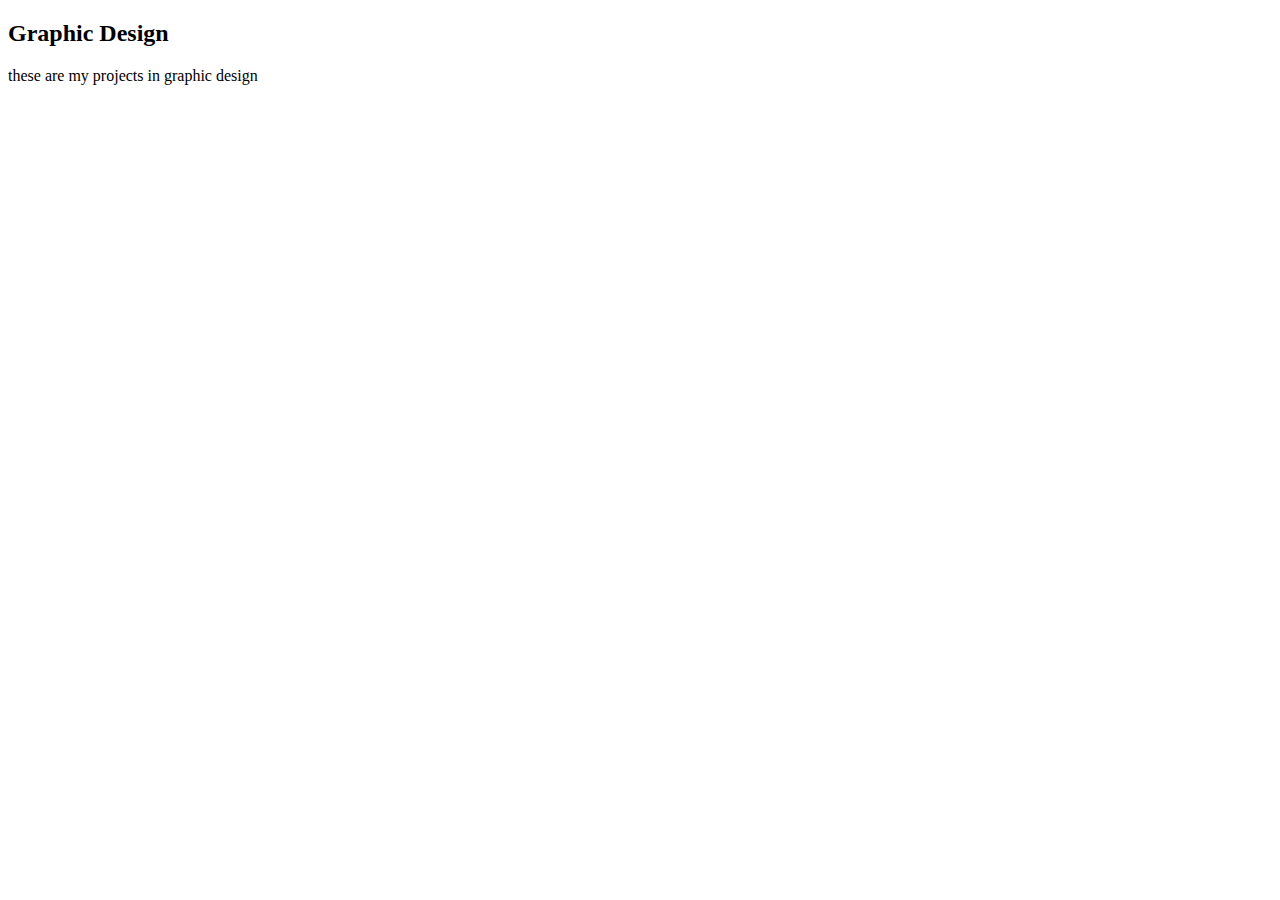
==== html/graphic-design.html @ cc9ea779 "big screen implementations" ====
<!DOCTYPE html>
<html lang="en">
  <head>
    <meta charset="UTF-8" />
    <meta name="viewport" content="width=device-width, initial-scale=1.0" />
    <title>Corneia Lundell</title>
    <link rel="preconnect" href="https://fonts.gstatic.com" />
    <link
      href="https://fonts.googleapis.com/css2?family=DM+Sans:ital,wght@0,400;0,500;0,700;1,400;1,500;1,700&display=swap"
      rel="stylesheet"
    />
    <link
      rel="stylesheet"
      href="https://cdnjs.cloudflare.com/ajax/libs/font-awesome/5.15.2/css/all.min.css"
      integrity="sha512-HK5fgLBL+xu6dm/Ii3z4xhlSUyZgTT9tuc/hSrtw6uzJOvgRr2a9jyxxT1ely+B+xFAmJKVSTbpM/CuL7qxO8w=="
      crossorigin="anonymous"
    />
    <link rel="stylesheet" href="css/style.css" />
  </head>
  <body>
    <section id="graphic-design">
      <div class="container" id="start-container">
        <h2>Graphic Design</h2>
        <p>these are my projects in graphic design</p>

      </div>
      <div class="graphic-design-images">
          
      </div>
    </section>

  </body>
</html>
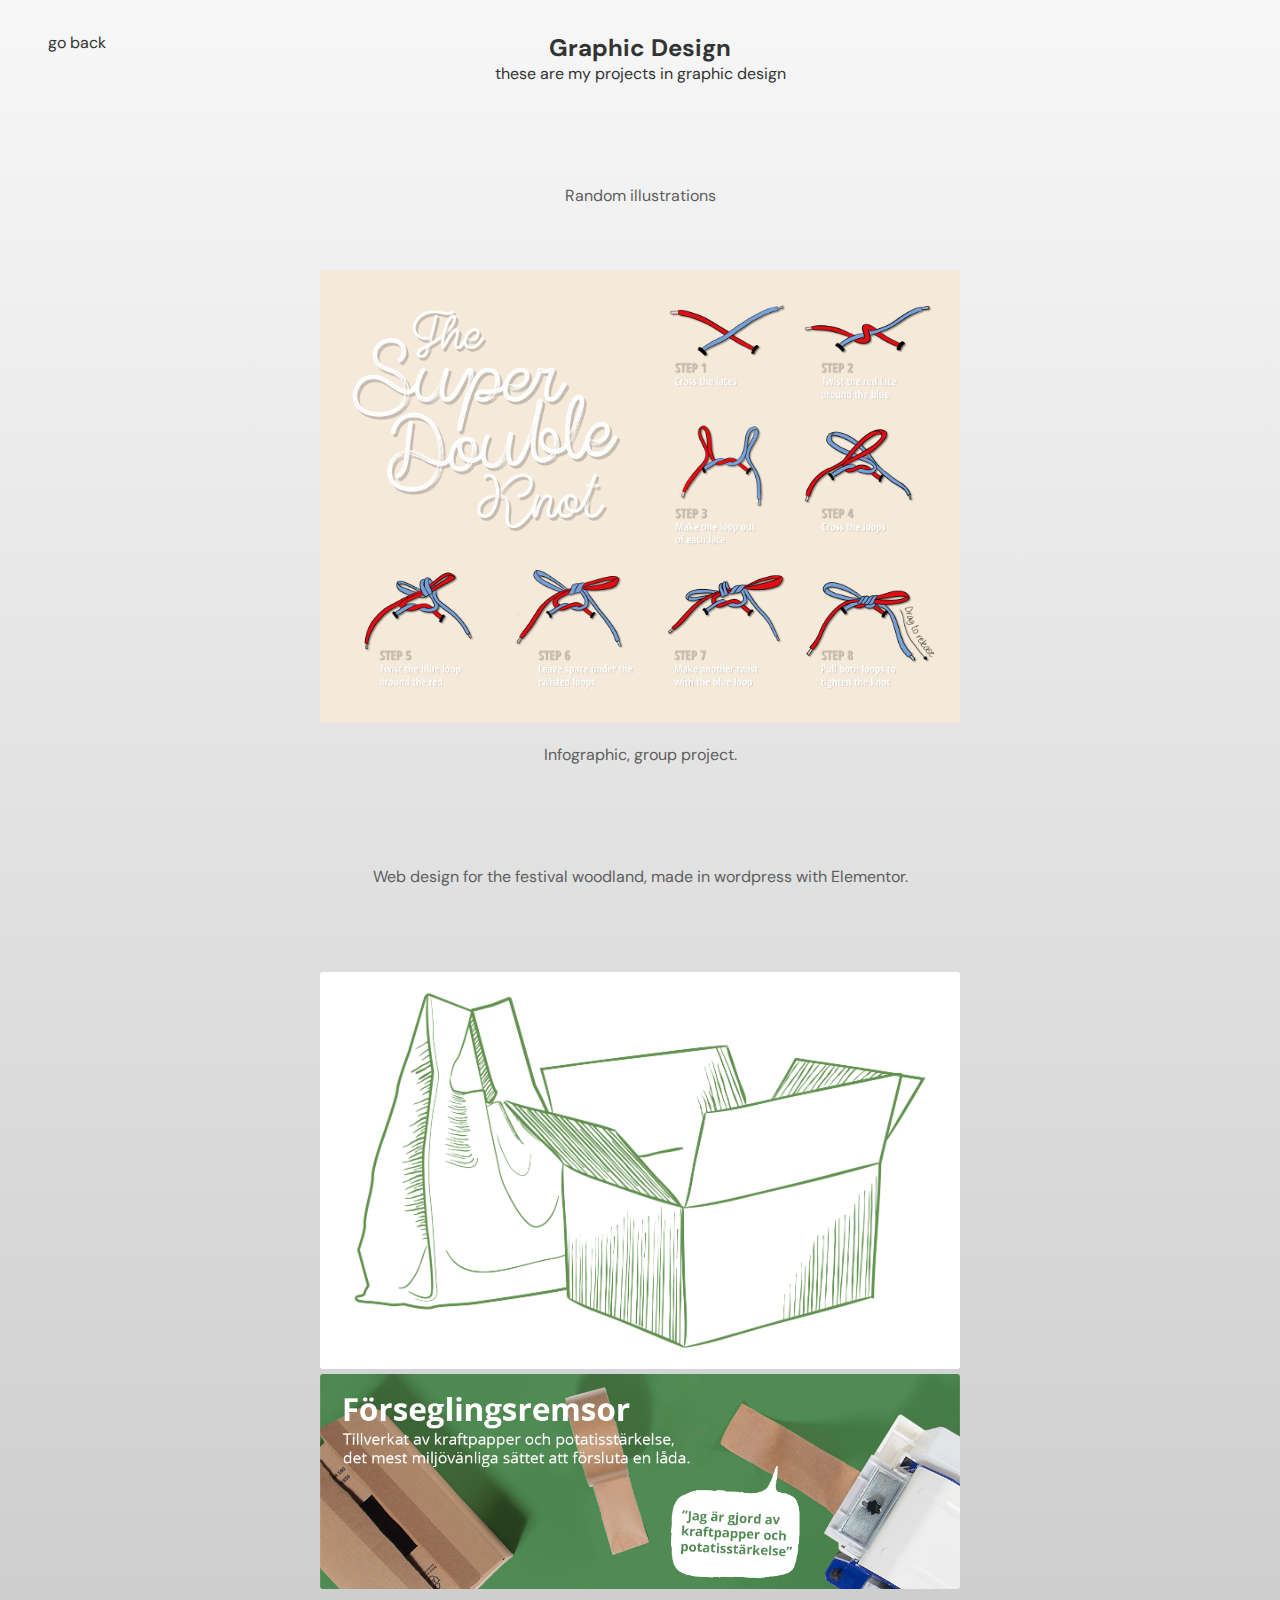
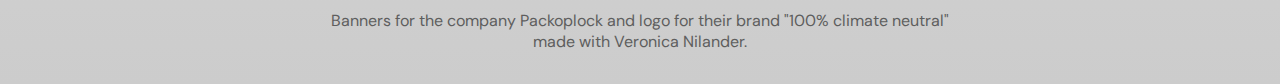
==== commit f75c3bea: "portfolio updates" ====
--- a/html/graphic-design.html
+++ b/html/graphic-design.html
@@ -15,13 +15,36 @@
       integrity="sha512-HK5fgLBL+xu6dm/Ii3z4xhlSUyZgTT9tuc/hSrtw6uzJOvgRr2a9jyxxT1ely+B+xFAmJKVSTbpM/CuL7qxO8w=="
       crossorigin="anonymous"
     />
-    <link rel="stylesheet" href="css/style.css" />
+    <link rel="stylesheet" href="../css/style.css" />
   </head>
   <body>
     <section id="graphic-design">
-      <div class="container" id="start-container">
+      <a href="/index.html" class="go-back"><i class="fas fa-chevron-left"></i>go back</a>
+      <div class="graphic-container">
         <h2>Graphic Design</h2>
         <p>these are my projects in graphic design</p>
+        <div class="card">
+          <img src="../img/thumb-illustrationer.png" alt="">
+          <img src="../img/cup.png" alt="">
+          <p>Random illustrations</p>
+        </div>
+        <div class="card">
+          <img src="../img/superdoubleknot.png" alt="">
+          <p>Infographic, group project.</p>
+        </div>
+        <div class="card">
+          <img src="../img/woodland2.png" alt="">
+          <img src="../img/woodland3.png" alt="">
+          <p>Web design for the festival woodland, made in wordpress with Elementor.</p>
+        </div>
+        <div class="card">
+          <img src="../img/silkespapperspåse.gif" alt="">
+          <img src="../img/climate-neutral.jpg" alt="">
+          <img src="../img/plast-papper.png" alt="">
+          <img src="../img/forseglingsremsor.jpg" alt="">
+          
+          <p>Banners for the company Packoplock and logo for their brand "100% climate neutral" made with Veronica Nilander.</p>
+        </div>
 
       </div>
       <div class="graphic-design-images">
--- a/css/style.css
+++ b/css/style.css
@@ -0,0 +1,328 @@
+nav {
+  z-index: 1;
+}
+
+.reveal {
+  opacity: 0.85;
+  display: block;
+  pointer-events: auto;
+  visibility: visible;
+}
+
+.hamburger-shell {
+  margin: 0;
+  position: fixed;
+  overflow: hidden;
+  width: 70px;
+  height: 100px;
+  overflow: auto;
+  left: calc(100% - 100px);
+  top: 20px;
+  cursor: pointer;
+  padding: 0;
+  background: transparent;
+  border: none;
+  z-index: 1;
+  transform: scale(0.5);
+  -webkit-transform: scale(0.5);
+  -moz-transform: scale(0.5);
+  -ms-transform: scale(0.5);
+  -o-transform: scale(0.5);
+}
+
+.top, .middle {
+  position: absolute;
+  width: 62px;
+  height: 10px;
+  background-color: black;
+  transition: all 350ms ease-in-out;
+  top: 20px;
+  border-radius: 5px;
+  -webkit-border-radius: 5px;
+  -moz-border-radius: 5px;
+  -ms-border-radius: 5px;
+  -o-border-radius: 5px;
+}
+
+.middle {
+  top: 40px;
+}
+
+#menu {
+  position: fixed;
+  left: calc(100% - 292px);
+  top: 10px;
+  color: black;
+  display: none;
+  margin: 120px 30px;
+  text-decoration: none;
+  font-family: Arial, sans-serif;
+  font-weight: 100;
+  font-size: 20px;
+  text-transform: uppercase;
+  color: #333;
+  padding: 24px;
+  width: 200px;
+  text-align: right;
+}
+
+#menu li {
+  text-decoration: none !important;
+  padding-bottom: 10px;
+  margin-bottom: 12px;
+  border-bottom: 1px solid black;
+  list-style: none;
+  color: #555;
+  transition: all 150ms ease;
+}
+
+#menu li:hover {
+  color: #00abff;
+  padding-right: 3px;
+}
+
+#menu a {
+  text-decoration: none;
+  color: inherit;
+}
+
+.menu-open .top {
+  transform: rotate(225deg);
+  -webkit-transform: rotate(225deg);
+  top: 30px;
+  background-color: black;
+  height: 10px;
+  border-radius: 5px;
+  -webkit-border-radius: 5px;
+  -moz-border-radius: 5px;
+  -ms-border-radius: 5px;
+  -o-border-radius: 5px;
+}
+
+.menu-open .middle {
+  transform: rotate(-225deg);
+  -webkit-transform: rotate(-225deg);
+  top: 30px;
+  background-color: black;
+  height: 10px;
+  border-radius: 5px;
+  -webkit-border-radius: 5px;
+  -moz-border-radius: 5px;
+  -ms-border-radius: 5px;
+  -o-border-radius: 5px;
+}
+
+.menu-name {
+  font-family: Verdana;
+  font-weight: 900;
+  color: black;
+  font-size: 19.5px;
+  text-decoration: none;
+  position: absolute;
+  top: 56px;
+  left: -1px;
+  transition: all 350ms;
+}
+
+.menu-open .menu-name {
+  top: 64px;
+}
+
+#graphic-design {
+  text-align: center;
+  color: #333;
+  position: relative;
+}
+#graphic-design .go-back {
+  position: absolute;
+  left: 2rem;
+  top: 2rem;
+  text-decoration: none;
+  display: flex;
+  align-items: center;
+}
+#graphic-design .go-back i {
+  padding-right: 1rem;
+}
+#graphic-design .graphic-container {
+  width: 50%;
+}
+#graphic-design .graphic-container .card {
+  padding-top: 4rem;
+}
+#graphic-design .graphic-container .card p {
+  padding-top: 1rem;
+  color: #5e5e5e;
+}
+
+* {
+  box-sizing: border-box;
+  margin: 0;
+  padding: 0;
+}
+
+html {
+  scroll-behavior: smooth;
+}
+html body {
+  font-family: "DM Sans", sans-serif;
+}
+html body img {
+  width: 100%;
+  border-radius: 3px;
+  -webkit-border-radius: 3px;
+  -moz-border-radius: 3px;
+  -ms-border-radius: 3px;
+  -o-border-radius: 3px;
+}
+html body a {
+  color: inherit;
+}
+html body h5 {
+  font-size: 1.5rem;
+}
+html body #about {
+  background: linear-gradient(#595959, #333) !important;
+  background-color: #333;
+}
+html body section {
+  background: linear-gradient(#f7f7f7, #ccc);
+  min-height: 100vh;
+  display: flex;
+  justify-content: center;
+  align-items: center;
+  flex-wrap: wrap;
+  flex-direction: column;
+  padding: 2rem 0;
+}
+html body section #start-container {
+  display: flex;
+  flex-direction: column;
+  justify-content: center;
+  align-items: flex-start;
+}
+html body section .container,
+html body section .about-container {
+  width: 90%;
+  display: flex;
+  justify-content: center;
+  align-items: center;
+  flex-wrap: wrap;
+  flex-grow: 1;
+}
+html body section .container h1,
+html body section .about-container h1 {
+  margin: 0 auto;
+}
+html body section .container h3,
+html body section .about-container h3 {
+  width: 100%;
+  text-align: center;
+}
+html body section .container .grid,
+html body section .about-container .grid {
+  display: flex;
+  flex-wrap: wrap;
+  justify-content: space-evenly;
+}
+html body section .container .grid div,
+html body section .about-container .grid div {
+  width: 100%;
+  padding: 1rem 0;
+  text-transform: lowercase;
+}
+@media screen and (min-width: 800px) {
+  html body section .container .grid div,
+html body section .about-container .grid div {
+    width: 30%;
+  }
+}
+html body section .container .grid div .visit-container,
+html body section .about-container .grid div .visit-container {
+  width: 100%;
+  position: relative;
+  text-align: center;
+  color: #333;
+  cursor: pointer;
+}
+html body section .container .grid div .visit-container img,
+html body section .about-container .grid div .visit-container img {
+  width: 100%;
+  transition: 0.2s ease;
+  -webkit-transition: 0.2s ease;
+  -moz-transition: 0.2s ease;
+  -ms-transition: 0.2s ease;
+  -o-transition: 0.2s ease;
+}
+html body section .container .grid div .visit-container img:hover,
+html body section .about-container .grid div .visit-container img:hover {
+  filter: blur(5px);
+  -webkit-filter: blur(5px);
+}
+html body section .container .grid div .visit-container .visit,
+html body section .about-container .grid div .visit-container .visit {
+  position: absolute;
+  top: 50%;
+  left: 50%;
+  transform: translate(-50%, -50%);
+  display: none;
+  pointer-events: none;
+}
+html body section .container .grid div .visit-container p,
+html body section .about-container .grid div .visit-container p {
+  font-size: 1rem;
+}
+html body section .container .about-text,
+html body section .about-container .about-text {
+  background-color: #f7f7f7;
+  padding: 1rem;
+}
+@media screen and (min-width: 800px) {
+  html body section .container .about-text,
+html body section .about-container .about-text {
+    position: static;
+    width: 70%;
+  }
+}
+html body section .container .about-img,
+html body section .about-container .about-img {
+  width: 80%;
+}
+@media screen and (min-width: 800px) {
+  html body section .container .about-img,
+html body section .about-container .about-img {
+    position: static;
+    width: 30%;
+  }
+}
+html body section i {
+  color: #333;
+  font-size: 1.5rem;
+}
+html body section .about-container {
+  display: flex;
+  justify-content: center;
+  align-items: center;
+  flex-wrap: wrap;
+  flex-wrap: wrap-reverse;
+}
+@media screen and (min-width: 800px) {
+  html body section .about-container {
+    width: 60%;
+  }
+}
+html body section .icons {
+  padding-top: 2rem;
+  width: 40%;
+  display: flex;
+  justify-content: center;
+  align-items: center;
+  flex-wrap: wrap;
+  justify-content: space-between;
+}
+html body section .icons i {
+  color: #f7f7f7;
+  font-size: 3rem;
+}
+
+/*# sourceMappingURL=style.css.map */
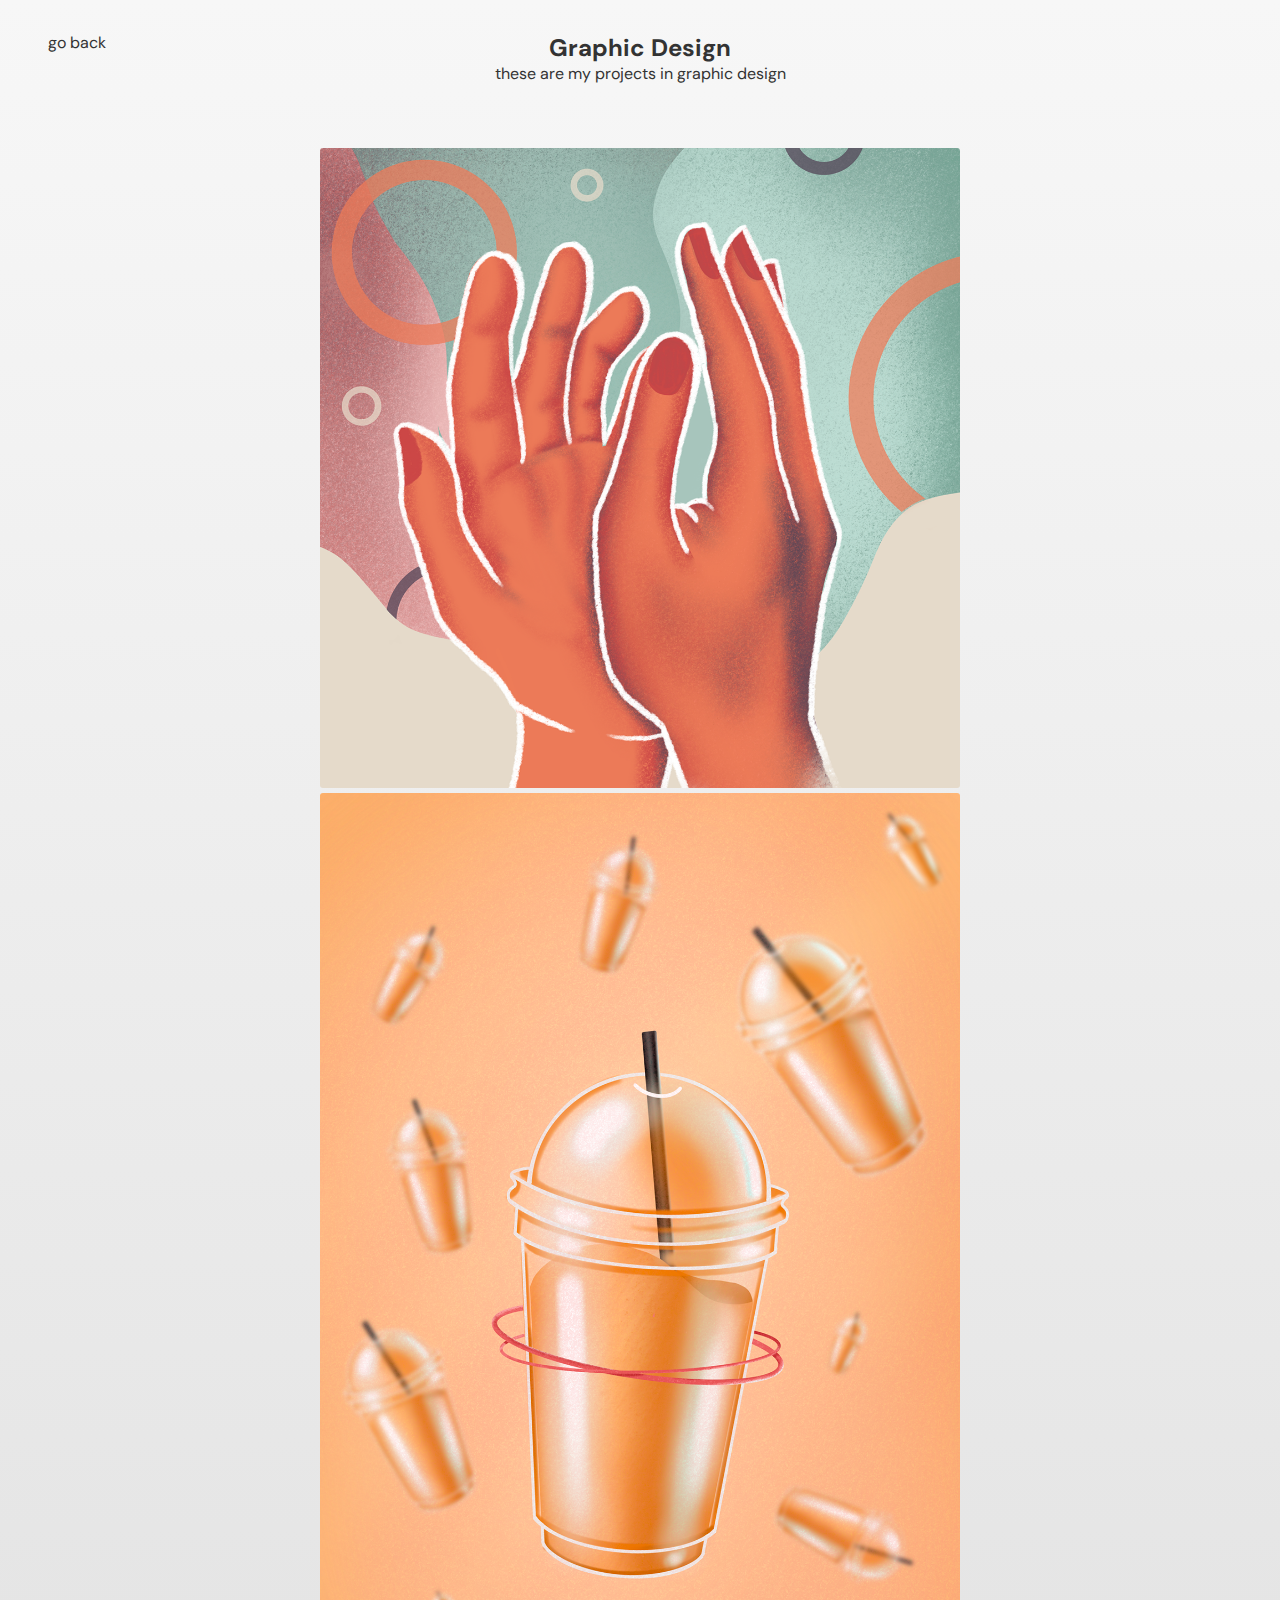
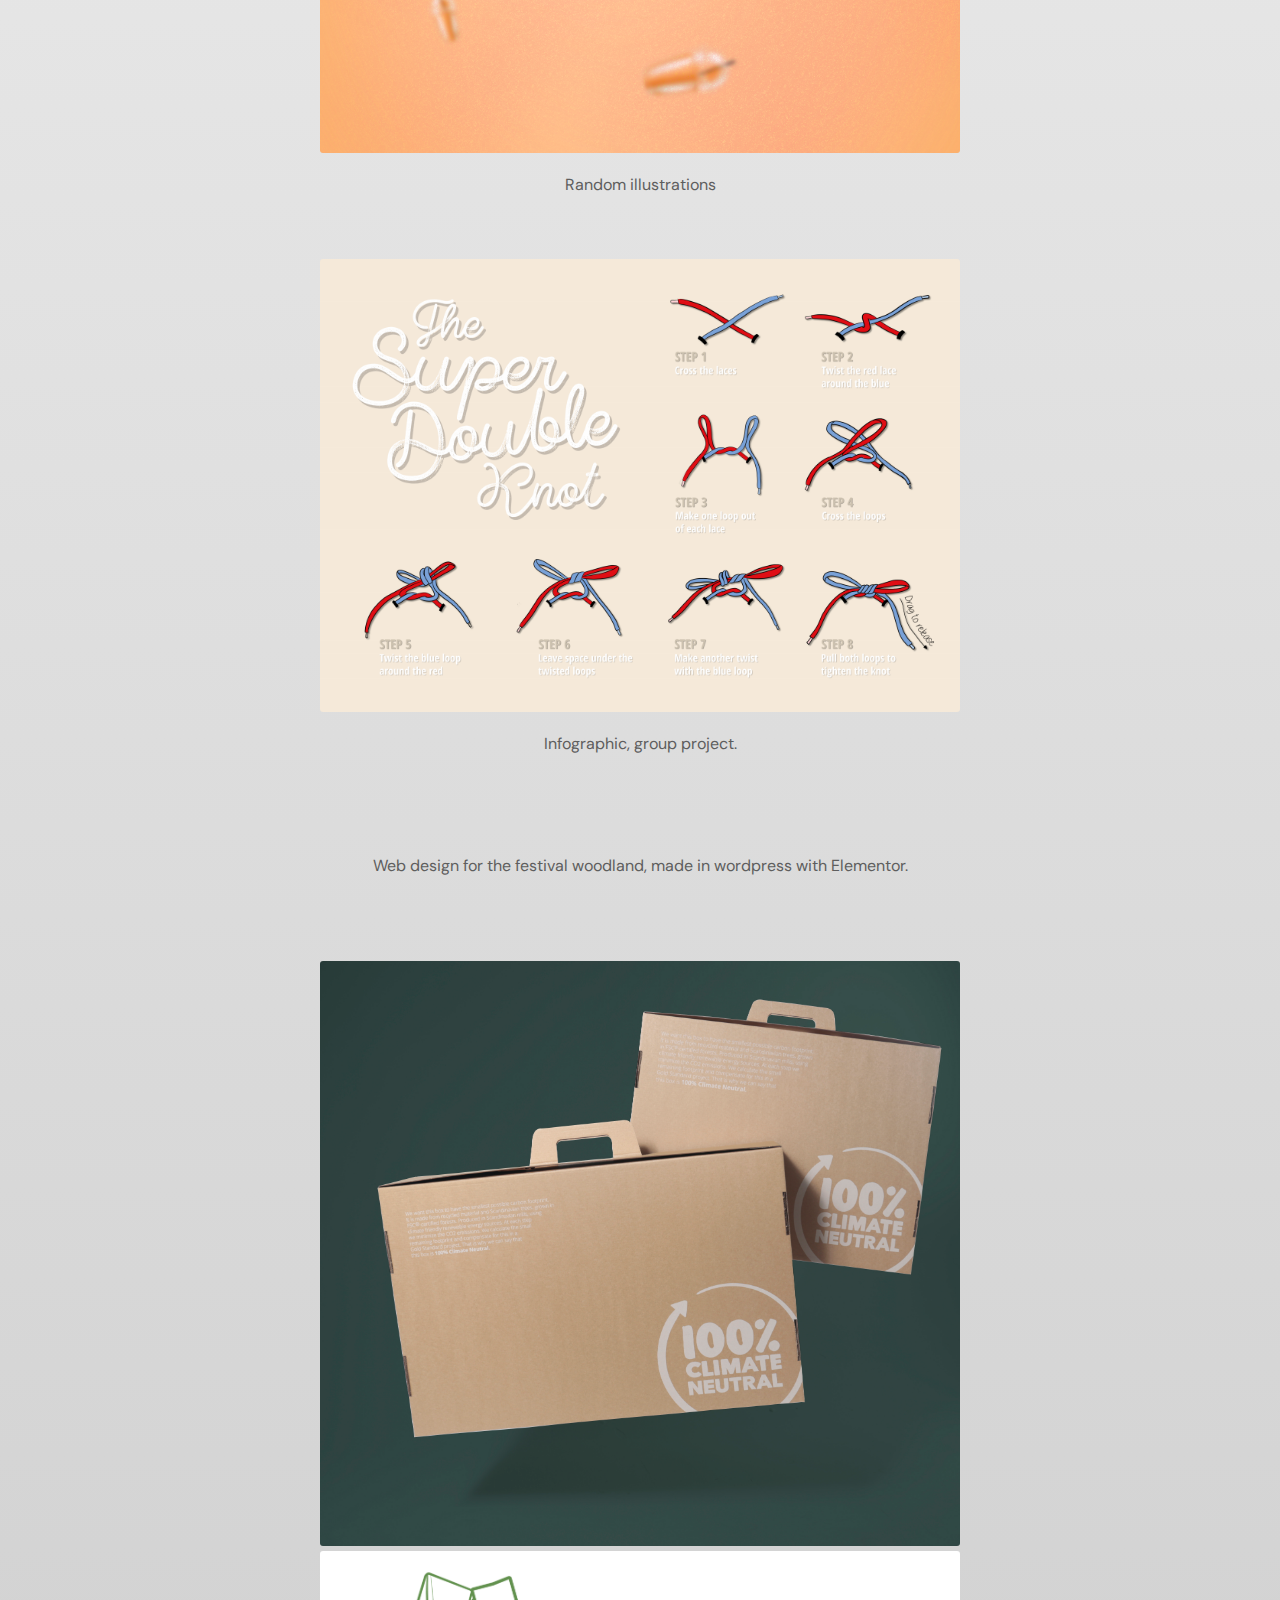
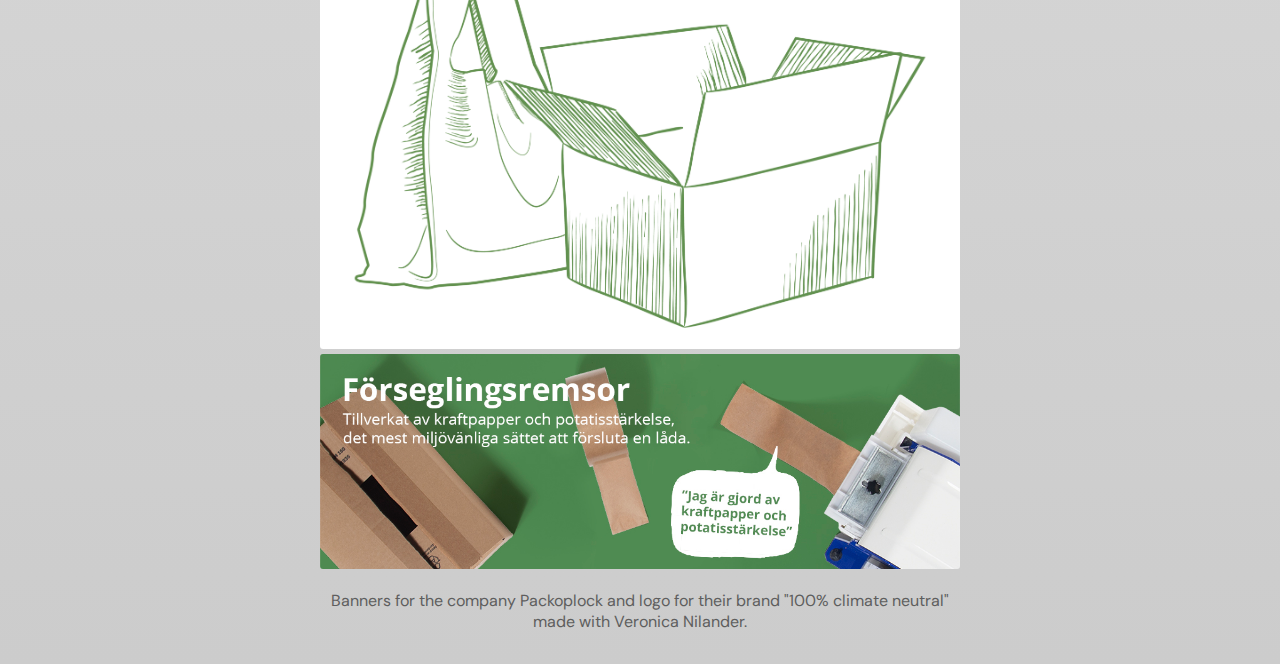
==== commit 42c08ebd: "url" ====
--- a/html/graphic-design.html
+++ b/html/graphic-design.html
@@ -19,7 +19,7 @@
   </head>
   <body>
     <section id="graphic-design">
-      <a href="/index.html" class="go-back"><i class="fas fa-chevron-left"></i>go back</a>
+      <a href="/portfolio" class="go-back"><i class="fas fa-chevron-left"></i>go back</a>
       <div class="graphic-container">
         <h2>Graphic Design</h2>
         <p>these are my projects in graphic design</p>
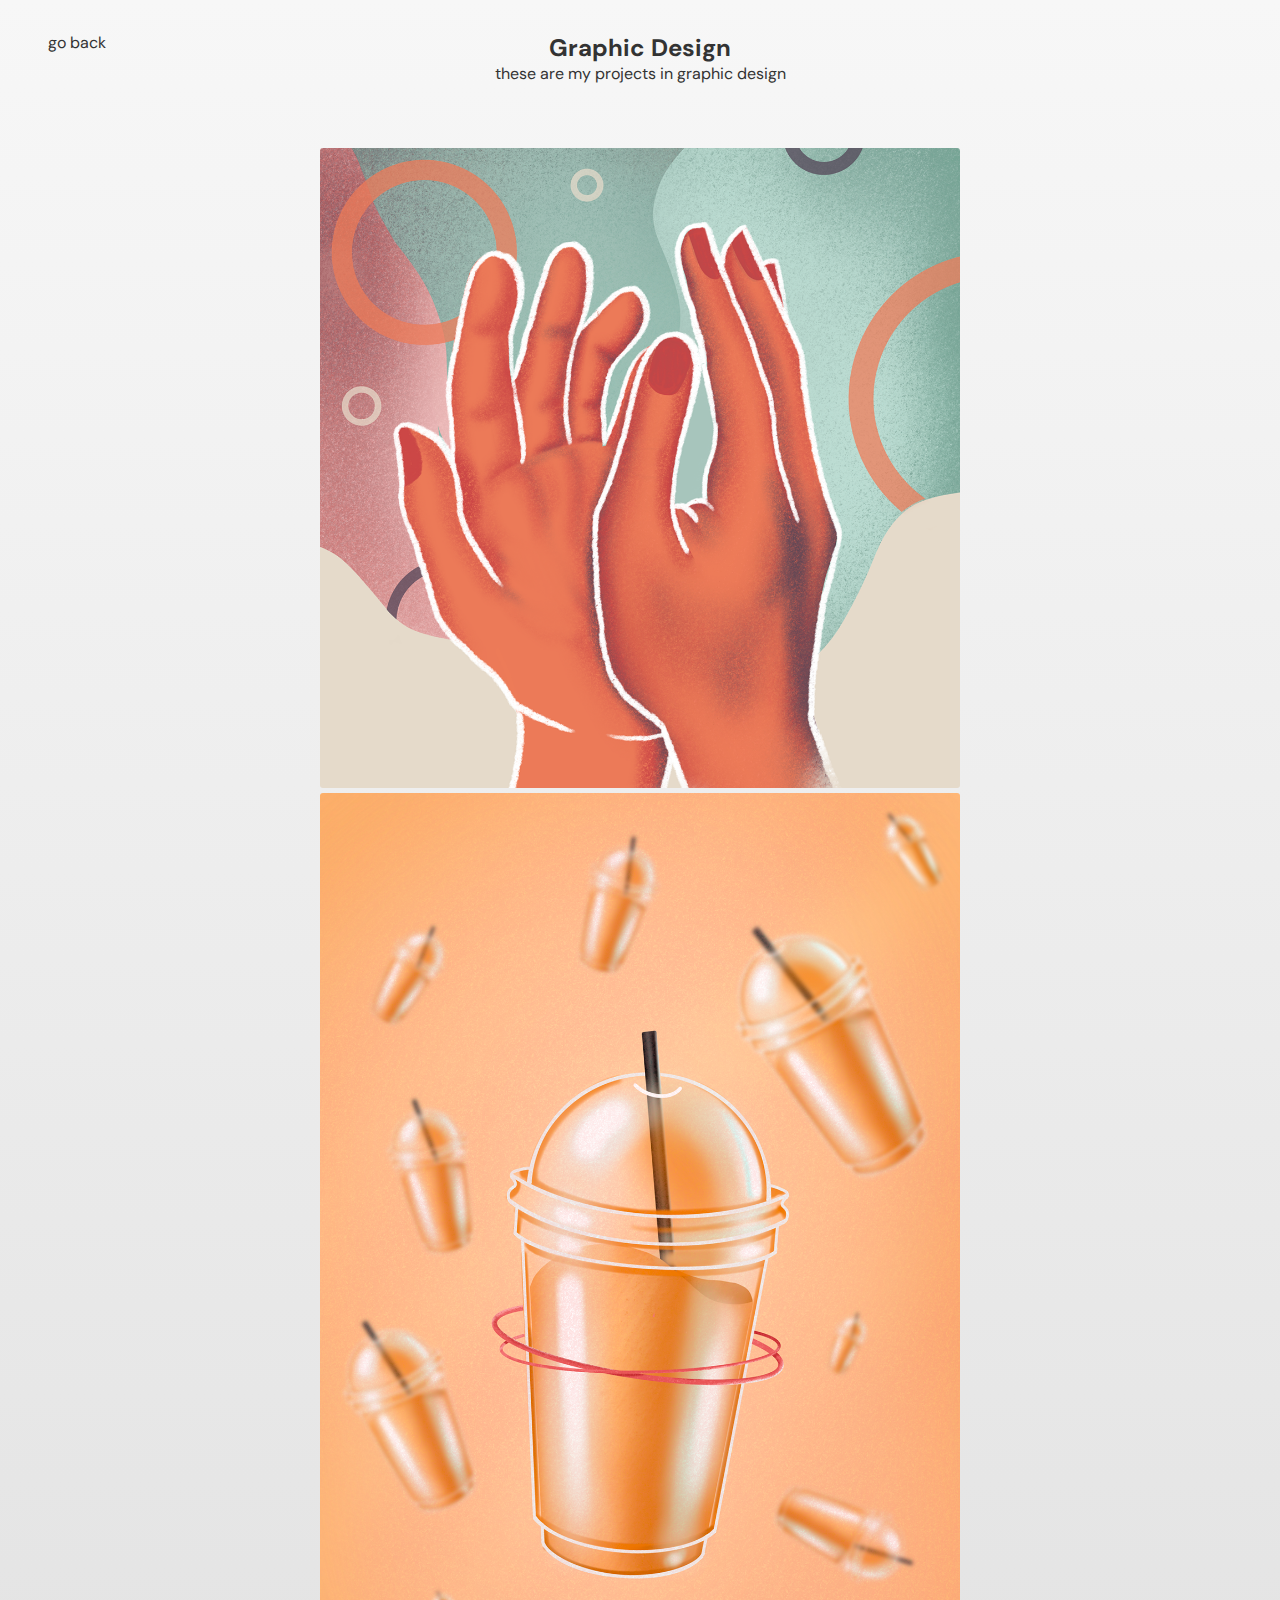
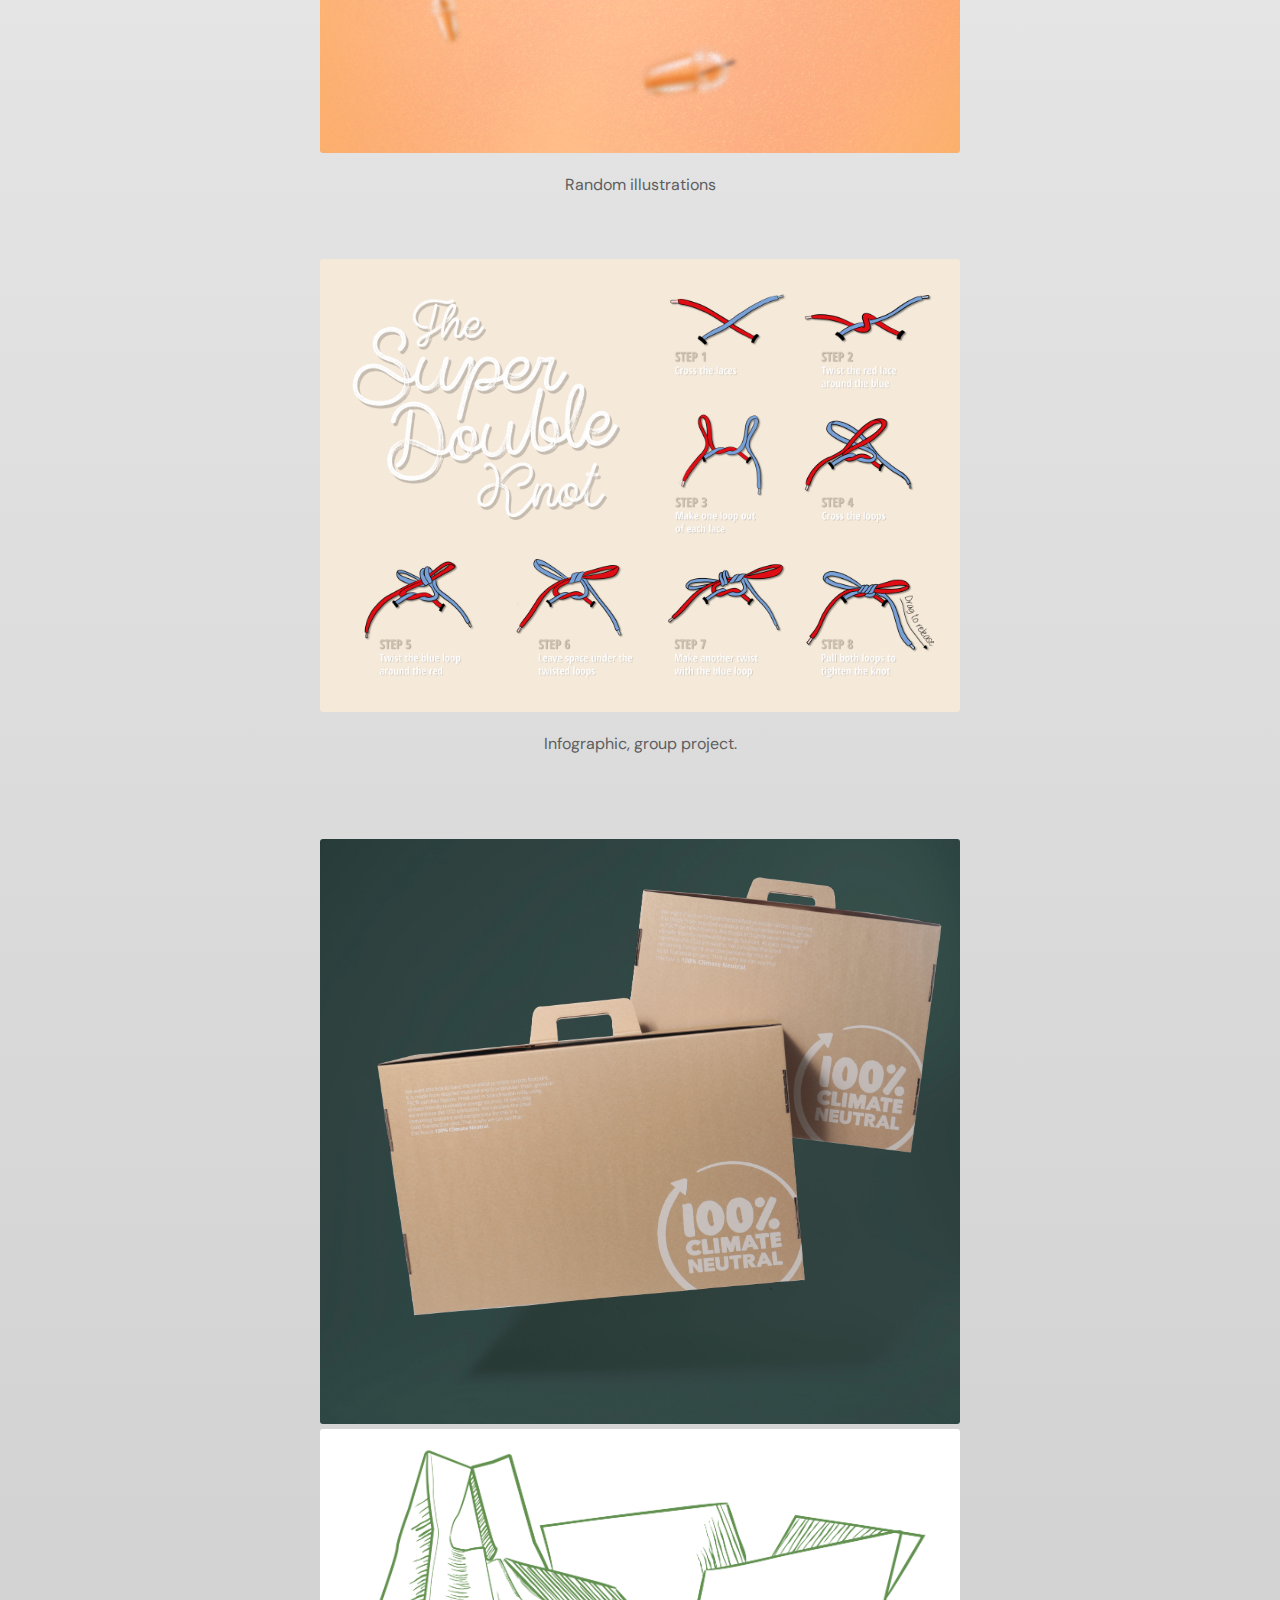
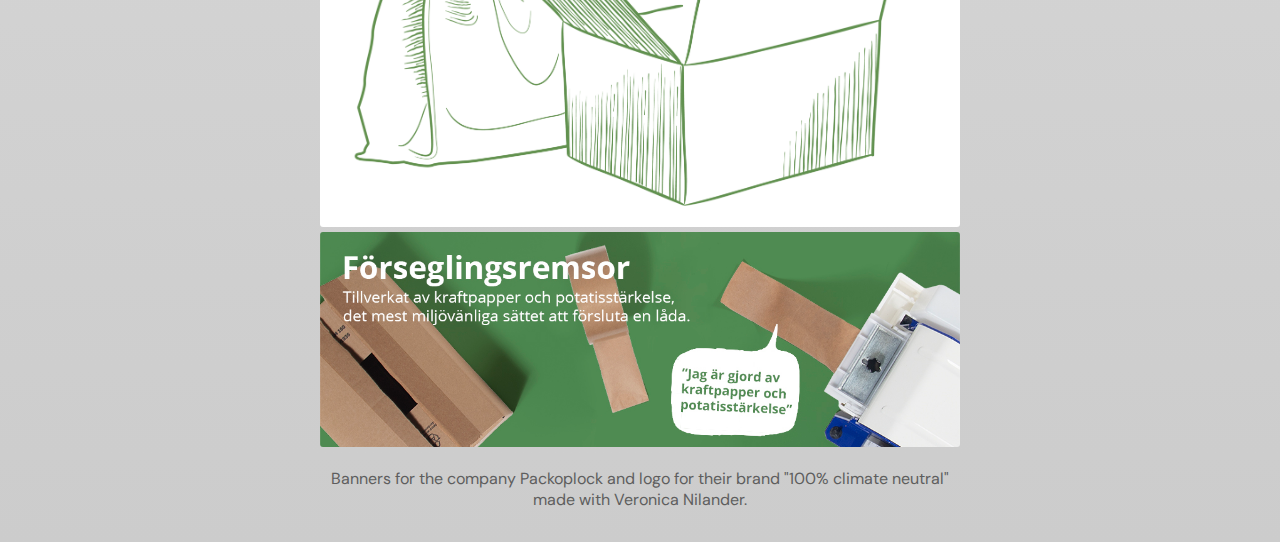
==== commit 454ea541: "removed wl" ====
--- a/html/graphic-design.html
+++ b/html/graphic-design.html
@@ -33,11 +33,6 @@
           <p>Infographic, group project.</p>
         </div>
         <div class="card">
-          <img src="../img/woodland2.png" alt="">
-          <img src="../img/woodland3.png" alt="">
-          <p>Web design for the festival woodland, made in wordpress with Elementor.</p>
-        </div>
-        <div class="card">
           <img src="../img/silkespapperspåse.gif" alt="">
           <img src="../img/climate-neutral.jpg" alt="">
           <img src="../img/plast-papper.png" alt="">
